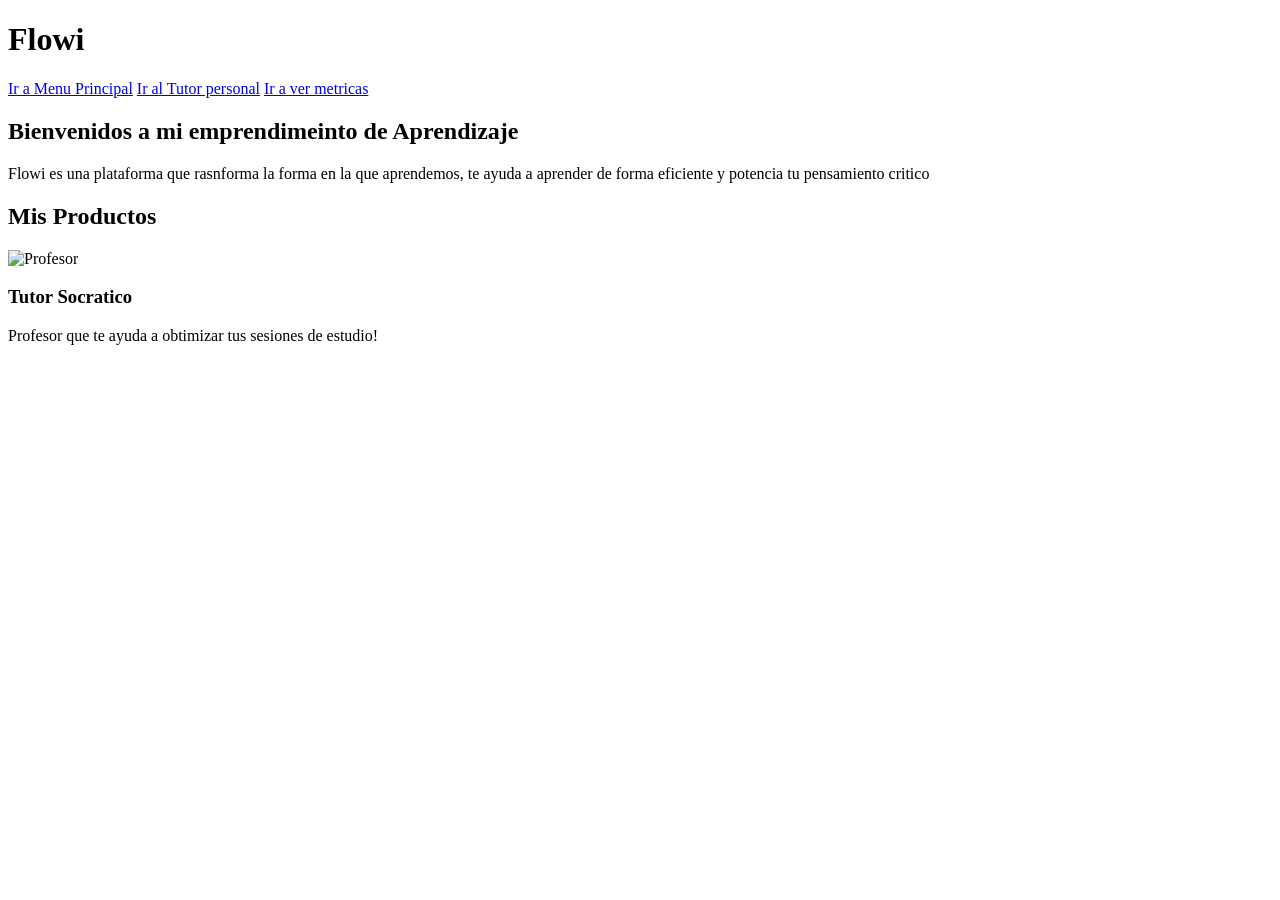
==== Frontend/index.html @ c8820158 "modifique html" ====
<!DOCTYPE html>
<html lang="es">

<head>
    <meta charset="UTF-8">
    <meta name="viewport" content="width=device-width, initial-scale=1.0">
    <title>Flowi</title>
</head>

<body>
    <header> <!-- Header: la parte superior de la pagina-->
        <h1>Flowi</h1>
        <nav>
            <a href="#Menu">Ir a Menu Principal</a>
            <a href="#horario">Ir al Tutor personal</a>
            <a href="#Avances">Ir a ver metricas</a>

        </nav>
    </header>
    <main> <!--Main: La parte donde se encuentra el contenido principal de la pagina-->
        <section id="hero"> <!--Seccion 1 (Hero): Bienvenida de la pagina-->
            <h2>Bienvenidos a mi emprendimeinto de Aprendizaje</h2>
            <p>Flowi es una plataforma que rasnforma la forma en la que aprendemos, te ayuda a aprender de forma
                eficiente y potencia tu pensamiento critico</p>
        </section>

        <!--Seccion 2 (Productos): Una seccion donde voy amostrar cuales son mis productos-->
        <section id="Herramientas">
            <h2>Mis Productos</h2>


            <article>
                <img src="https://encrypted-tbn0.gstatic.com/images?q=tbn:ANd9GcQL08JWIlM5DmXpS_SLt86g5nDuxnTv-ixF3pYoUnJLsA&s=10"
                    alt="Profesor">
                <h3>Tutor Socratico</h3>
                <p>Profesor que te ayuda a obtimizar tus sesiones de estudio!</p>

            </article>

        </section>

        <section>

        </section>


    </main>
</body>

</html>
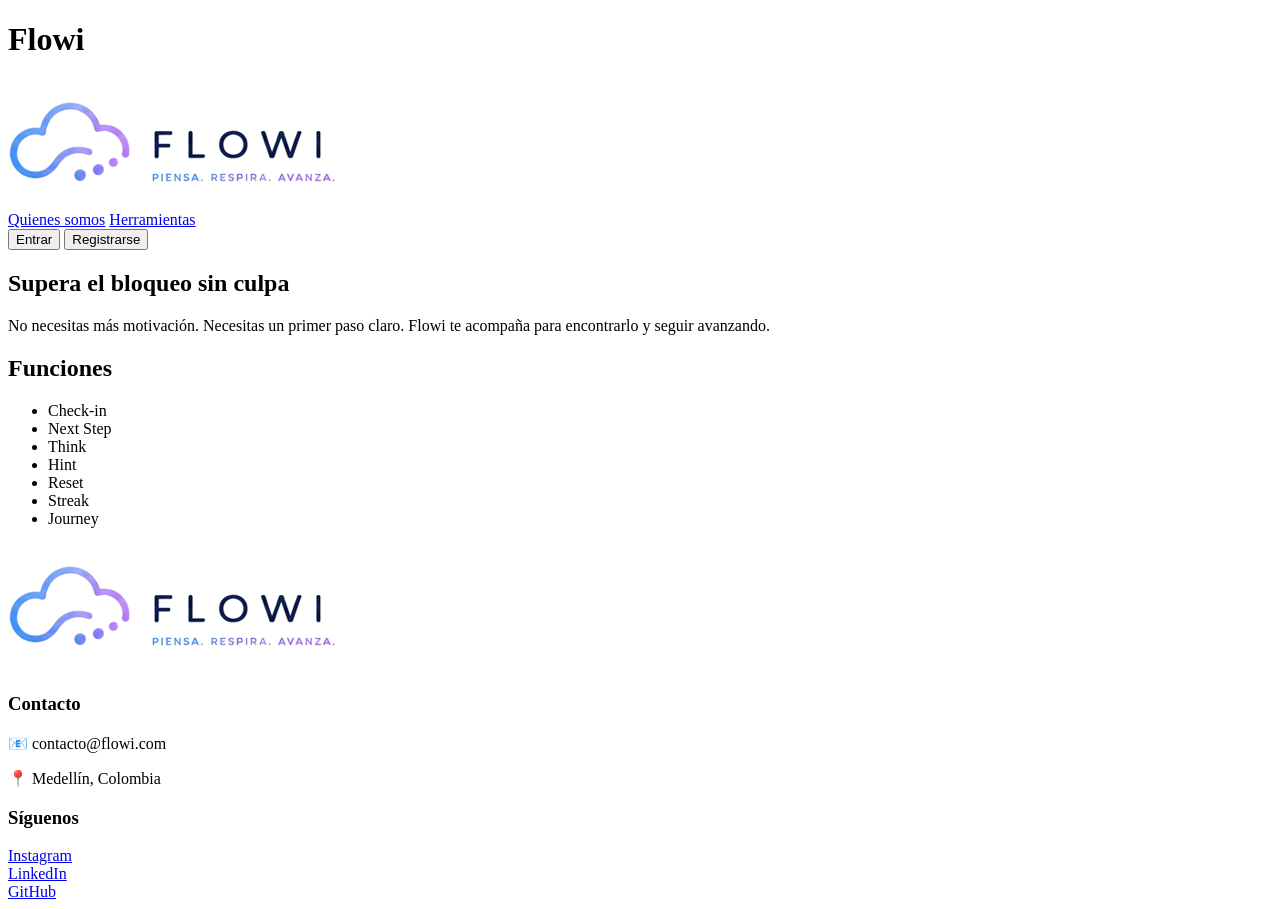
==== commit 81963634: "Actualización index del html" ====
--- a/Frontend/index.html
+++ b/Frontend/index.html
@@ -5,46 +5,70 @@
     <meta charset="UTF-8">
     <meta name="viewport" content="width=device-width, initial-scale=1.0">
     <title>Flowi</title>
+    <link rel="stylesheet" href="css/index.css">
 </head>
 
 <body>
-    <header> <!-- Header: la parte superior de la pagina-->
-        <h1>Flowi</h1>
-        <nav>
-            <a href="#Menu">Ir a Menu Principal</a>
-            <a href="#horario">Ir al Tutor personal</a>
-            <a href="#Avances">Ir a ver metricas</a>
+    <h1>Flowi</h1>
+    <header class="BarraDeNavegacion"> <!-- Header: la parte superior de la pagina-->
+        <div class="LogoFlowi">
+            <img src="img/LogoFlowi.png" alt="Logo Flowi">
+        </div>
+        <!--Menu Central-->
+        <nav class="MenuCentral">
+            <a href="ElMetodo.html" class="activo">Quienes somos</a>
+            <a href="Herramientas.html">Herramientas</a>
+        </nav>
+        <!--Botones de inicio-->
+        <div class="Acciones">
+            <button class=" btnSecundario">Entrar</button>
+            <button class=" btnPrimario">Registrarse</button>
+        </div>
+    </header>
 
-        </nav>
-    </header>
     <main> <!--Main: La parte donde se encuentra el contenido principal de la pagina-->
         <section id="hero"> <!--Seccion 1 (Hero): Bienvenida de la pagina-->
-            <h2>Bienvenidos a mi emprendimeinto de Aprendizaje</h2>
-            <p>Flowi es una plataforma que rasnforma la forma en la que aprendemos, te ayuda a aprender de forma
-                eficiente y potencia tu pensamiento critico</p>
+            <h2>Supera el bloqueo sin culpa</h2>
+            <p>No necesitas más motivación. Necesitas un primer paso claro. Flowi te acompaña para encontrarlo y seguir
+                avanzando.</p>
+
         </section>
 
         <!--Seccion 2 (Productos): Una seccion donde voy amostrar cuales son mis productos-->
         <section id="Herramientas">
-            <h2>Mis Productos</h2>
+            <h2>Funciones</h2>
+            <ul>
+                <li>Check-in</li>
+                <li>Next Step</li>
+                <li>Think</li>
+                <li>Hint</li>
+                <li>Reset</li>
+                <li>Streak</li>
+                <li>Journey</li>
+            </ul>
+        </section>
+    </main>
 
+    <footer class="FooterPrincipal">
+        <div class="FooterLogo">
+            <img src="img/LogoFlowi.png" alt="Logo Flowi">
+        </div>
 
-            <article>
-                <img src="https://encrypted-tbn0.gstatic.com/images?q=tbn:ANd9GcQL08JWIlM5DmXpS_SLt86g5nDuxnTv-ixF3pYoUnJLsA&s=10"
-                    alt="Profesor">
-                <h3>Tutor Socratico</h3>
-                <p>Profesor que te ayuda a obtimizar tus sesiones de estudio!</p>
+        <div class="FooterContacto">
+            <h3>Contacto</h3>
+            <p>📧 contacto@flowi.com</p>
+            <p>📍 Medellín, Colombia</p>
+        </div>
 
-            </article>
+        <div class="FooterEnlaces">
+            <h3>Síguenos</h3>
+            <a href="#">Instagram</a><br>
+            <a href="#">LinkedIn</a><br>
+            <a href="#">GitHub</a>
+        </div>
 
-        </section>
+    </footer>
 
-        <section>
-
-        </section>
-
-
-    </main>
 </body>
 
 </html>
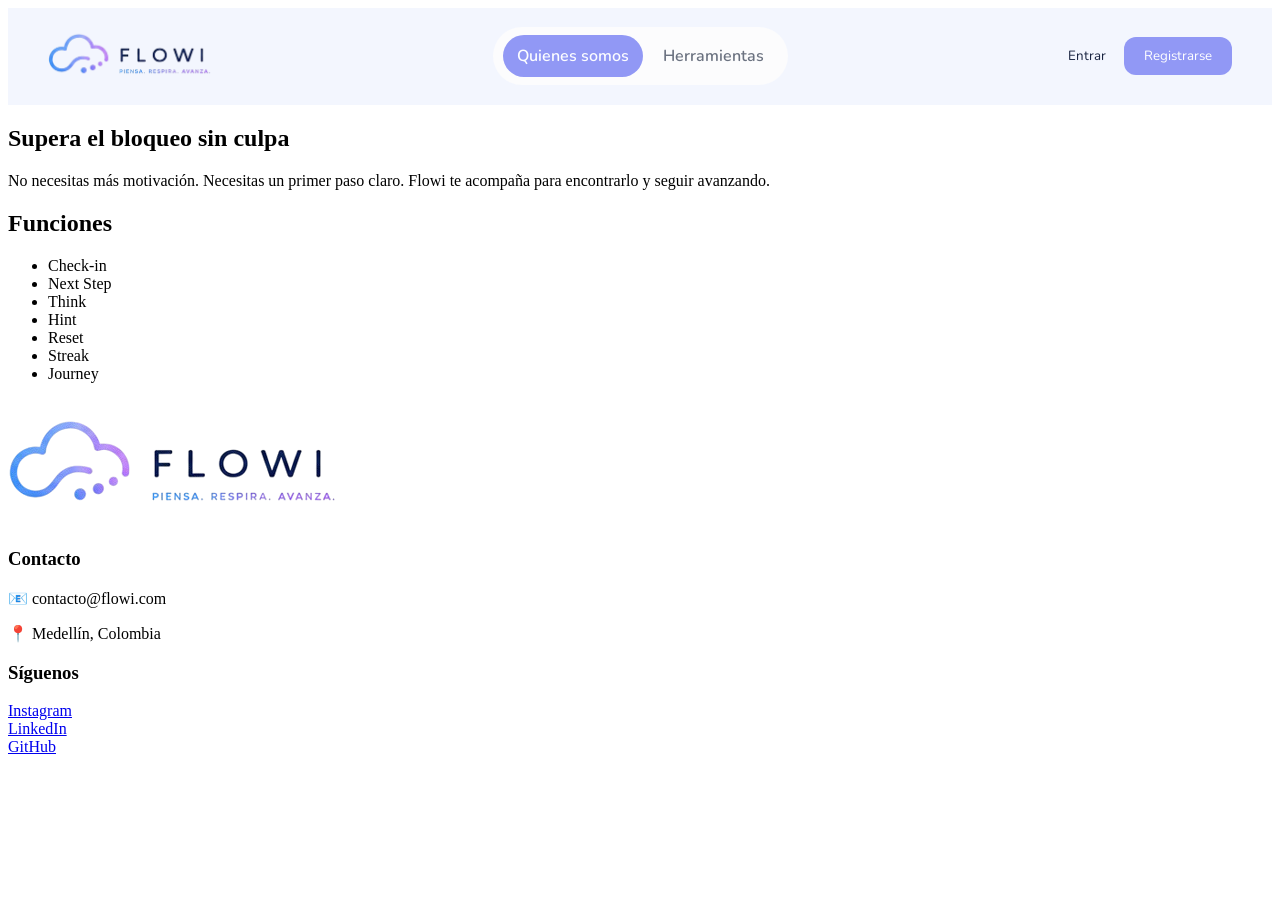
==== commit 14c41d48: "Modificación diseño del header en css" ====
--- a/Frontend/index.html
+++ b/Frontend/index.html
@@ -5,11 +5,14 @@
     <meta charset="UTF-8">
     <meta name="viewport" content="width=device-width, initial-scale=1.0">
     <title>Flowi</title>
-    <link rel="stylesheet" href="css/index.css">
+    <link rel="preconnect" href="https://fonts.googleapis.com">
+    <link rel="preconnect" href="https://fonts.gstatic.com" crossorigin>
+    <link href="https://fonts.googleapis.com/css2?family=Nunito:ital,wght@0,200..1000;1,200..1000&display=swap" rel="stylesheet">
+    <link rel="stylesheet" href="css/styles.css">
 </head>
 
 <body>
-    <h1>Flowi</h1>
+    
     <header class="BarraDeNavegacion"> <!-- Header: la parte superior de la pagina-->
         <div class="LogoFlowi">
             <img src="img/LogoFlowi.png" alt="Logo Flowi">
@@ -17,7 +20,7 @@
         <!--Menu Central-->
         <nav class="MenuCentral">
             <a href="ElMetodo.html" class="activo">Quienes somos</a>
-            <a href="Herramientas.html">Herramientas</a>
+            <a href="Herramientas.html"class="Herramientas">Herramientas</a>
         </nav>
         <!--Botones de inicio-->
         <div class="Acciones">
--- a/Frontend/css/styles.css
+++ b/Frontend/css/styles.css
@@ -0,0 +1,93 @@
+.BarraDeNavegacion {
+    display: flex;
+    align-items: center;
+    justify-content: flex-start;
+    flex-wrap: nowrap;
+    gap: 24px;
+    padding: 15px 40px;
+    background-color: #F3F6FE;
+    overflow-x: auto;
+}
+
+.LogoFlowi {
+    flex: 0 0 auto;
+}
+
+.LogoFlowi img {
+    width: 170px;
+    height: auto;
+}
+
+.MenuCentral {
+    display: flex;
+    align-items: center;
+    gap: 6px;
+    margin-left: auto;
+    margin-right: auto;
+    padding: 8px 10px;
+    background: #FCFCFD;
+    border-radius: 9999px;
+}
+
+.MenuCentral a {
+    display: inline-block;
+    padding: 10px 14px;
+    border-radius: 9999px;
+    text-decoration: none;
+    color: #FCFDFF;
+    font-weight: 600;
+    font-family: "Nunito", sans-serif;
+}
+
+.MenuCentral a.activo {
+    background: #9198F5;
+}
+
+.MenuCentral .Herramientas {
+
+    display: inline-block;
+    padding: 10px 14px;
+    border-radius: 9999px;
+    text-decoration: none;
+    color: #6B7280;
+    font-weight: 600;
+    font-family: "Nunito", sans-serif;
+}
+
+
+
+
+.Acciones {
+    display: flex;
+    align-items: center;
+    gap: 12px;
+    flex: 0 0 auto;
+}
+
+.btnSecundario {
+    background: transparent;
+    border: none;
+    color: #5B5B5B;
+    font-family: "Nunito", sans-serif;
+}
+
+.btnPrimario {
+    background: linear-gradient(to right, #6DB7F8, #9A7BFF);
+    color: white;
+    border: none;
+    padding: 10px 20px;
+    border-radius: 12px;
+    font-family: "Nunito", sans-serif;
+}
+
+.btnPrimario {
+    border: 0;
+    background: #9198F5;
+    color: #FFFFFF;
+}
+
+.btnSecundario {
+
+    color: #16213E;
+    font-family: "Nunito", sans-serif;
+}
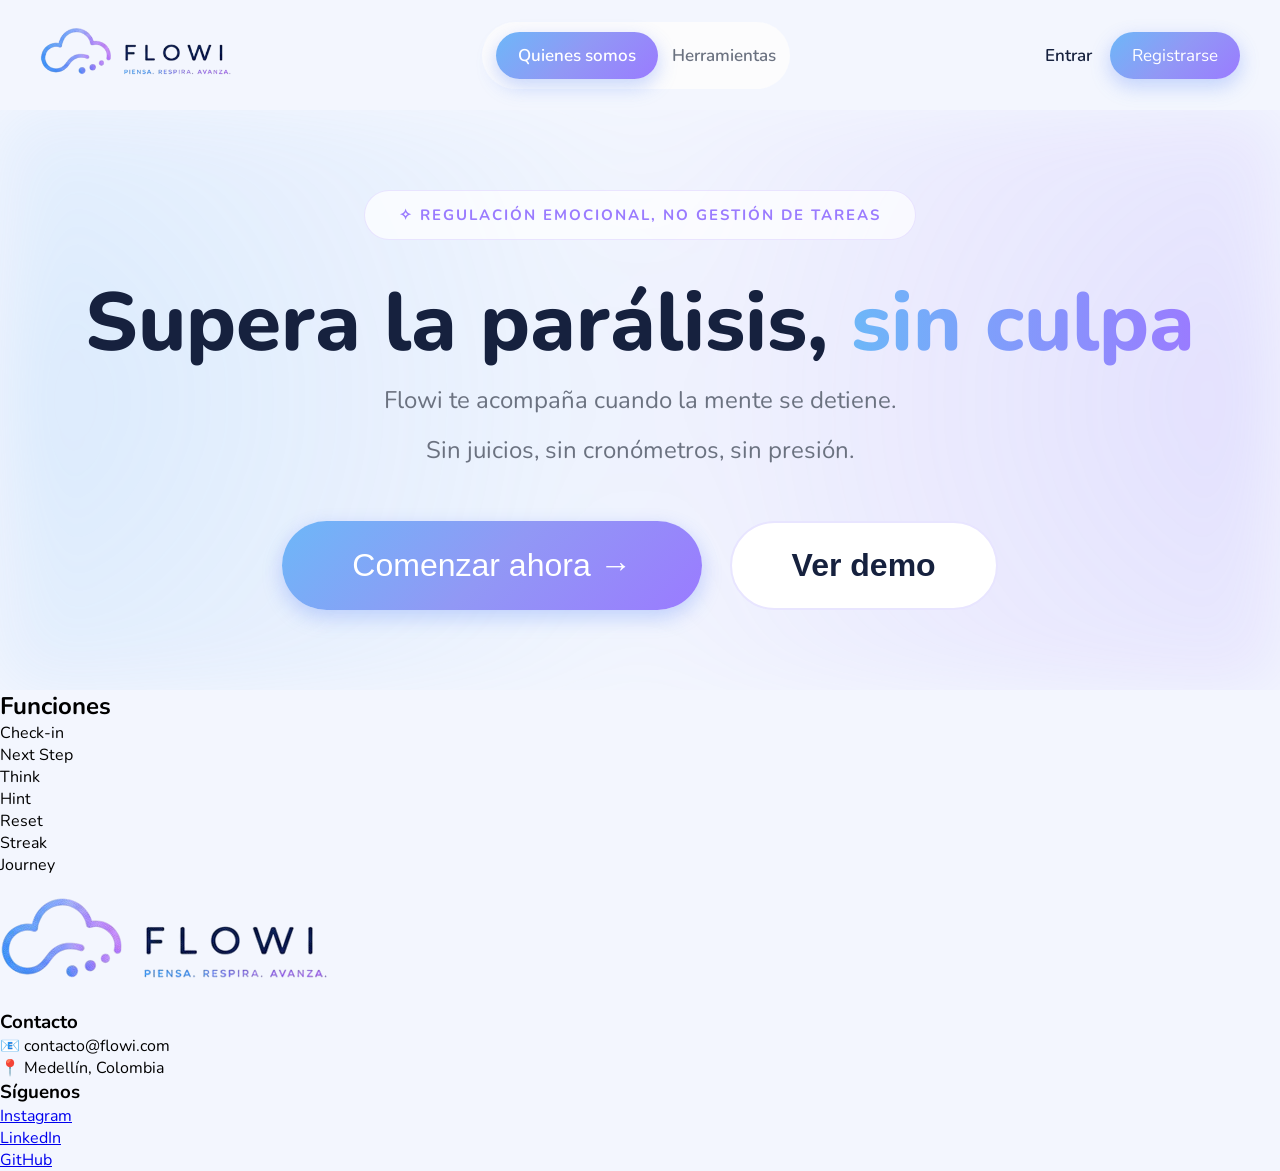
==== commit 87e252db: "Modificacion header, incluyendo movimeinto a los botones, y diseño de el hero de la pagina web" ====
--- a/Frontend/index.html
+++ b/Frontend/index.html
@@ -7,35 +7,64 @@
     <title>Flowi</title>
     <link rel="preconnect" href="https://fonts.googleapis.com">
     <link rel="preconnect" href="https://fonts.gstatic.com" crossorigin>
-    <link href="https://fonts.googleapis.com/css2?family=Nunito:ital,wght@0,200..1000;1,200..1000&display=swap" rel="stylesheet">
+    <link href="https://fonts.googleapis.com/css2?family=Nunito:ital,wght@0,200..1000;1,200..1000&display=swap"
+        rel="stylesheet">
     <link rel="stylesheet" href="css/styles.css">
 </head>
 
 <body>
-    
+
     <header class="BarraDeNavegacion"> <!-- Header: la parte superior de la pagina-->
         <div class="LogoFlowi">
             <img src="img/LogoFlowi.png" alt="Logo Flowi">
         </div>
         <!--Menu Central-->
         <nav class="MenuCentral">
-            <a href="ElMetodo.html" class="activo">Quienes somos</a>
-            <a href="Herramientas.html"class="Herramientas">Herramientas</a>
+            <a href="ElMetodo.html" class="enlaceFlowi botonFlowi botonPequeno">Quienes somos</a>
+            <a href="Herramientas.html" class="enlaceFlowi Herramientas">Herramientas</a>
         </nav>
         <!--Botones de inicio-->
         <div class="Acciones">
-            <button class=" btnSecundario">Entrar</button>
-            <button class=" btnPrimario">Registrarse</button>
+            <button class=" btnEntrar">Entrar</button>
+            <button class=" botonFlowi botonGrande">Registrarse</button>
         </div>
     </header>
 
     <main> <!--Main: La parte donde se encuentra el contenido principal de la pagina-->
-        <section id="hero"> <!--Seccion 1 (Hero): Bienvenida de la pagina-->
-            <h2>Supera el bloqueo sin culpa</h2>
-            <p>No necesitas más motivación. Necesitas un primer paso claro. Flowi te acompaña para encontrarlo y seguir
-                avanzando.</p>
+        <section class="Hero">
+
+            <div class="HeroEtiqueta">
+                ✧ REGULACIÓN EMOCIONAL, NO GESTIÓN DE TAREAS
+            </div>
+
+            <h1 class="HeroTitulo">
+                Supera la parálisis,
+                <span>sin culpa</span>
+            </h1>
+
+            <p class="HeroDescripcion">
+                Flowi te acompaña cuando la mente se detiene.
+            </p>
+
+            <p class="HeroDescripcion">
+                Sin juicios, sin cronómetros, sin presión.
+            </p>
+
+            <div class="HeroBotones">
+
+                <button class="botonFlowi botonHero">
+                    Comenzar ahora →
+                </button>
+
+                <button class="botonSecundario">
+                    Ver demo
+                </button>
+
+            </div>
 
         </section>
+
+
 
         <!--Seccion 2 (Productos): Una seccion donde voy amostrar cuales son mis productos-->
         <section id="Herramientas">
--- a/Frontend/css/styles.css
+++ b/Frontend/css/styles.css
@@ -1,93 +1,8 @@
-.BarraDeNavegacion {
-    display: flex;
-    align-items: center;
-    justify-content: flex-start;
-    flex-wrap: nowrap;
-    gap: 24px;
-    padding: 15px 40px;
-    background-color: #F3F6FE;
-    overflow-x: auto;
-}
+@import url("variables.css");
+@import url("reset.css");
+@import url("layout.css");
+@import url("components.css");
+@import url("hero.css");
+@import url("footer.css");
+@import url("responsive.css");
 
-.LogoFlowi {
-    flex: 0 0 auto;
-}
-
-.LogoFlowi img {
-    width: 170px;
-    height: auto;
-}
-
-.MenuCentral {
-    display: flex;
-    align-items: center;
-    gap: 6px;
-    margin-left: auto;
-    margin-right: auto;
-    padding: 8px 10px;
-    background: #FCFCFD;
-    border-radius: 9999px;
-}
-
-.MenuCentral a {
-    display: inline-block;
-    padding: 10px 14px;
-    border-radius: 9999px;
-    text-decoration: none;
-    color: #FCFDFF;
-    font-weight: 600;
-    font-family: "Nunito", sans-serif;
-}
-
-.MenuCentral a.activo {
-    background: #9198F5;
-}
-
-.MenuCentral .Herramientas {
-
-    display: inline-block;
-    padding: 10px 14px;
-    border-radius: 9999px;
-    text-decoration: none;
-    color: #6B7280;
-    font-weight: 600;
-    font-family: "Nunito", sans-serif;
-}
-
-
-
-
-.Acciones {
-    display: flex;
-    align-items: center;
-    gap: 12px;
-    flex: 0 0 auto;
-}
-
-.btnSecundario {
-    background: transparent;
-    border: none;
-    color: #5B5B5B;
-    font-family: "Nunito", sans-serif;
-}
-
-.btnPrimario {
-    background: linear-gradient(to right, #6DB7F8, #9A7BFF);
-    color: white;
-    border: none;
-    padding: 10px 20px;
-    border-radius: 12px;
-    font-family: "Nunito", sans-serif;
-}
-
-.btnPrimario {
-    border: 0;
-    background: #9198F5;
-    color: #FFFFFF;
-}
-
-.btnSecundario {
-
-    color: #16213E;
-    font-family: "Nunito", sans-serif;
-}
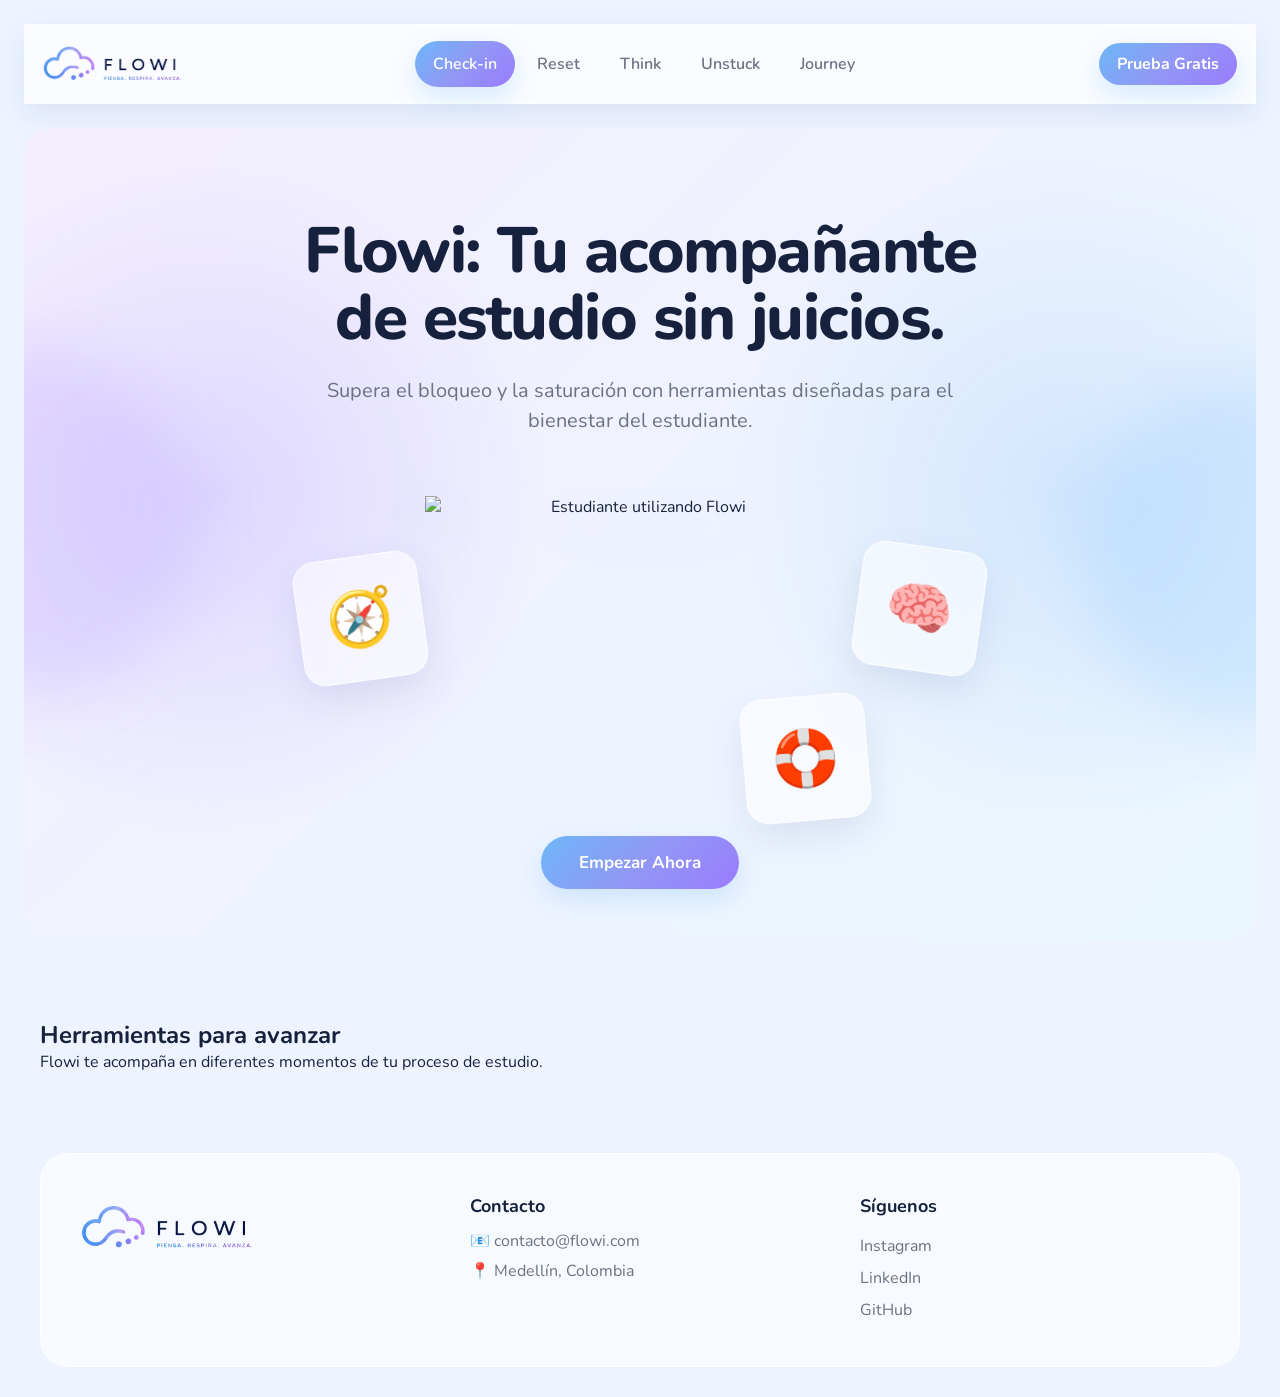
==== commit 6f08e381: "Nueva version del hero y header de flowi" ====
--- a/Frontend/index.html
+++ b/Frontend/index.html
@@ -2,105 +2,204 @@
 <html lang="es">
 
 <head>
+
     <meta charset="UTF-8">
     <meta name="viewport" content="width=device-width, initial-scale=1.0">
-    <title>Flowi</title>
+    <title>Flowi | Tu acompañante de estudio</title>
+    <!-- Links para el uso de la Fuente Nunito -->
     <link rel="preconnect" href="https://fonts.googleapis.com">
     <link rel="preconnect" href="https://fonts.gstatic.com" crossorigin>
-    <link href="https://fonts.googleapis.com/css2?family=Nunito:ital,wght@0,200..1000;1,200..1000&display=swap"
-        rel="stylesheet">
+
+    <link
+        href="https://fonts.googleapis.com/css2?family=Nunito:ital,wght@0,200..1000;1,200..1000&display=swap"
+        rel="stylesheet"
+    >
+
+    <!-- CSS principal -->
     <link rel="stylesheet" href="css/styles.css">
+
 </head>
 
+
 <body>
 
-    <header class="BarraDeNavegacion"> <!-- Header: la parte superior de la pagina-->
+    <!-- Header -->
+    <header class="BarraDeNavegacion glass">
+        <!-- Logo -->
         <div class="LogoFlowi">
-            <img src="img/LogoFlowi.png" alt="Logo Flowi">
-        </div>
-        <!--Menu Central-->
+            <img
+                src="img/LogoFlowi.png"
+                alt="Logo Flowi"
+            >
+
+        </div>
+
+        <!-- Menú -->
         <nav class="MenuCentral">
-            <a href="ElMetodo.html" class="enlaceFlowi botonFlowi botonPequeno">Quienes somos</a>
-            <a href="Herramientas.html" class="enlaceFlowi Herramientas">Herramientas</a>
+            <a
+                href="#"
+                class="enlaceFlowi enlaceActivo"
+            >
+                Check-in
+            </a>
+
+            <a
+                href="#"
+                class="enlaceFlowi"
+            >
+                Reset
+            </a>
+
+            <a
+                href="#"
+                class="enlaceFlowi"
+            >
+                Think
+            </a>
+
+            <a
+                href="#"
+                class="enlaceFlowi"
+            >
+                Unstuck
+            </a>
+
+            <a
+                href="#"
+                class="enlaceFlowi"
+            >
+                Journey
+            </a>
         </nav>
-        <!--Botones de inicio-->
+
+
+        <!-- Botón -->
         <div class="Acciones">
-            <button class=" btnEntrar">Entrar</button>
-            <button class=" botonFlowi botonGrande">Registrarse</button>
-        </div>
+            <button class="botonFlowi botonPequeno">
+                Prueba Gratis
+            </button>
+        </div>
+
     </header>
 
-    <main> <!--Main: La parte donde se encuentra el contenido principal de la pagina-->
+
+
+    <main>
+        <!-- HERO -->
+
         <section class="Hero">
-
-            <div class="HeroEtiqueta">
-                ✧ REGULACIÓN EMOCIONAL, NO GESTIÓN DE TAREAS
+            <div class="HeroContenido">
+                <h1 class="HeroTitulo">
+                    Flowi: Tu acompañante
+                    <br>
+                    de estudio sin juicios.
+                </h1>
+
+
+                <p class="HeroDescripcion">
+                    Supera el bloqueo y la saturación
+                    con herramientas diseñadas para
+                    el bienestar del estudiante.
+                </p>
             </div>
 
-            <h1 class="HeroTitulo">
-                Supera la parálisis,
-                <span>sin culpa</span>
-            </h1>
-
-            <p class="HeroDescripcion">
-                Flowi te acompaña cuando la mente se detiene.
+
+
+            <!-- Elementos visuales -->
+            <div class="HeroVisual">
+
+                <!-- Tarjeta 1 -->
+                <div class="TarjetaHerramienta">
+                    🧭
+                </div>
+
+
+                <!-- Tarjeta 2 -->
+                <div class="TarjetaHerramienta">
+                    🧠
+                </div>
+
+
+                <!-- Tarjeta 3 -->
+                <div class="TarjetaHerramienta">
+                    🛟
+                </div>
+
+
+                <!-- Imagen principal -->
+                <div class="IlustracionEstudiante">
+                    <img
+                        src="img/hero-estudiante.png"
+                        alt="Estudiante utilizando Flowi"
+                    >
+                </div>
+            </div>
+
+
+
+            <!-- CTA -->
+            <button class="botonFlowi botonHero">
+                Empezar Ahora
+            </button>
+        </section>
+
+
+
+        <!-- FUNCIONES -->
+
+        <section
+            class="Funciones"
+            id="Funciones"
+        >
+            <h2>
+                Herramientas para avanzar
+            </h2>
+            <p>
+                Flowi te acompaña en diferentes momentos
+                de tu proceso de estudio.
             </p>
-
-            <p class="HeroDescripcion">
-                Sin juicios, sin cronómetros, sin presión.
-            </p>
-
-            <div class="HeroBotones">
-
-                <button class="botonFlowi botonHero">
-                    Comenzar ahora →
-                </button>
-
-                <button class="botonSecundario">
-                    Ver demo
-                </button>
-
-            </div>
-
-        </section>
-
-
-
-        <!--Seccion 2 (Productos): Una seccion donde voy amostrar cuales son mis productos-->
-        <section id="Herramientas">
-            <h2>Funciones</h2>
-            <ul>
-                <li>Check-in</li>
-                <li>Next Step</li>
-                <li>Think</li>
-                <li>Hint</li>
-                <li>Reset</li>
-                <li>Streak</li>
-                <li>Journey</li>
-            </ul>
         </section>
     </main>
 
+
+    <!-- FOOTER -->
+
     <footer class="FooterPrincipal">
         <div class="FooterLogo">
-            <img src="img/LogoFlowi.png" alt="Logo Flowi">
-        </div>
+            <img
+                src="img/LogoFlowi.png"
+                alt="Logo Flowi"
+            >
+        </div>
+
 
         <div class="FooterContacto">
             <h3>Contacto</h3>
-            <p>📧 contacto@flowi.com</p>
-            <p>📍 Medellín, Colombia</p>
-        </div>
+            <p>
+                📧 contacto@flowi.com
+            </p>
+            <p>
+                📍 Medellín, Colombia
+            </p>
+        </div>
+
 
         <div class="FooterEnlaces">
+
             <h3>Síguenos</h3>
-            <a href="#">Instagram</a><br>
-            <a href="#">LinkedIn</a><br>
-            <a href="#">GitHub</a>
-        </div>
-
+            <a href="#">
+                Instagram
+            </a>
+            <br>
+            <a href="#">
+                LinkedIn
+            </a>
+            <br>
+            <a href="#">
+                GitHub
+            </a>
+        </div>
     </footer>
 
 </body>
-
 </html>
--- a/Frontend/css/styles.css
+++ b/Frontend/css/styles.css
@@ -4,5 +4,4 @@
 @import url("components.css");
 @import url("hero.css");
 @import url("footer.css");
-@import url("responsive.css");
-
+@import url("responsive.css");
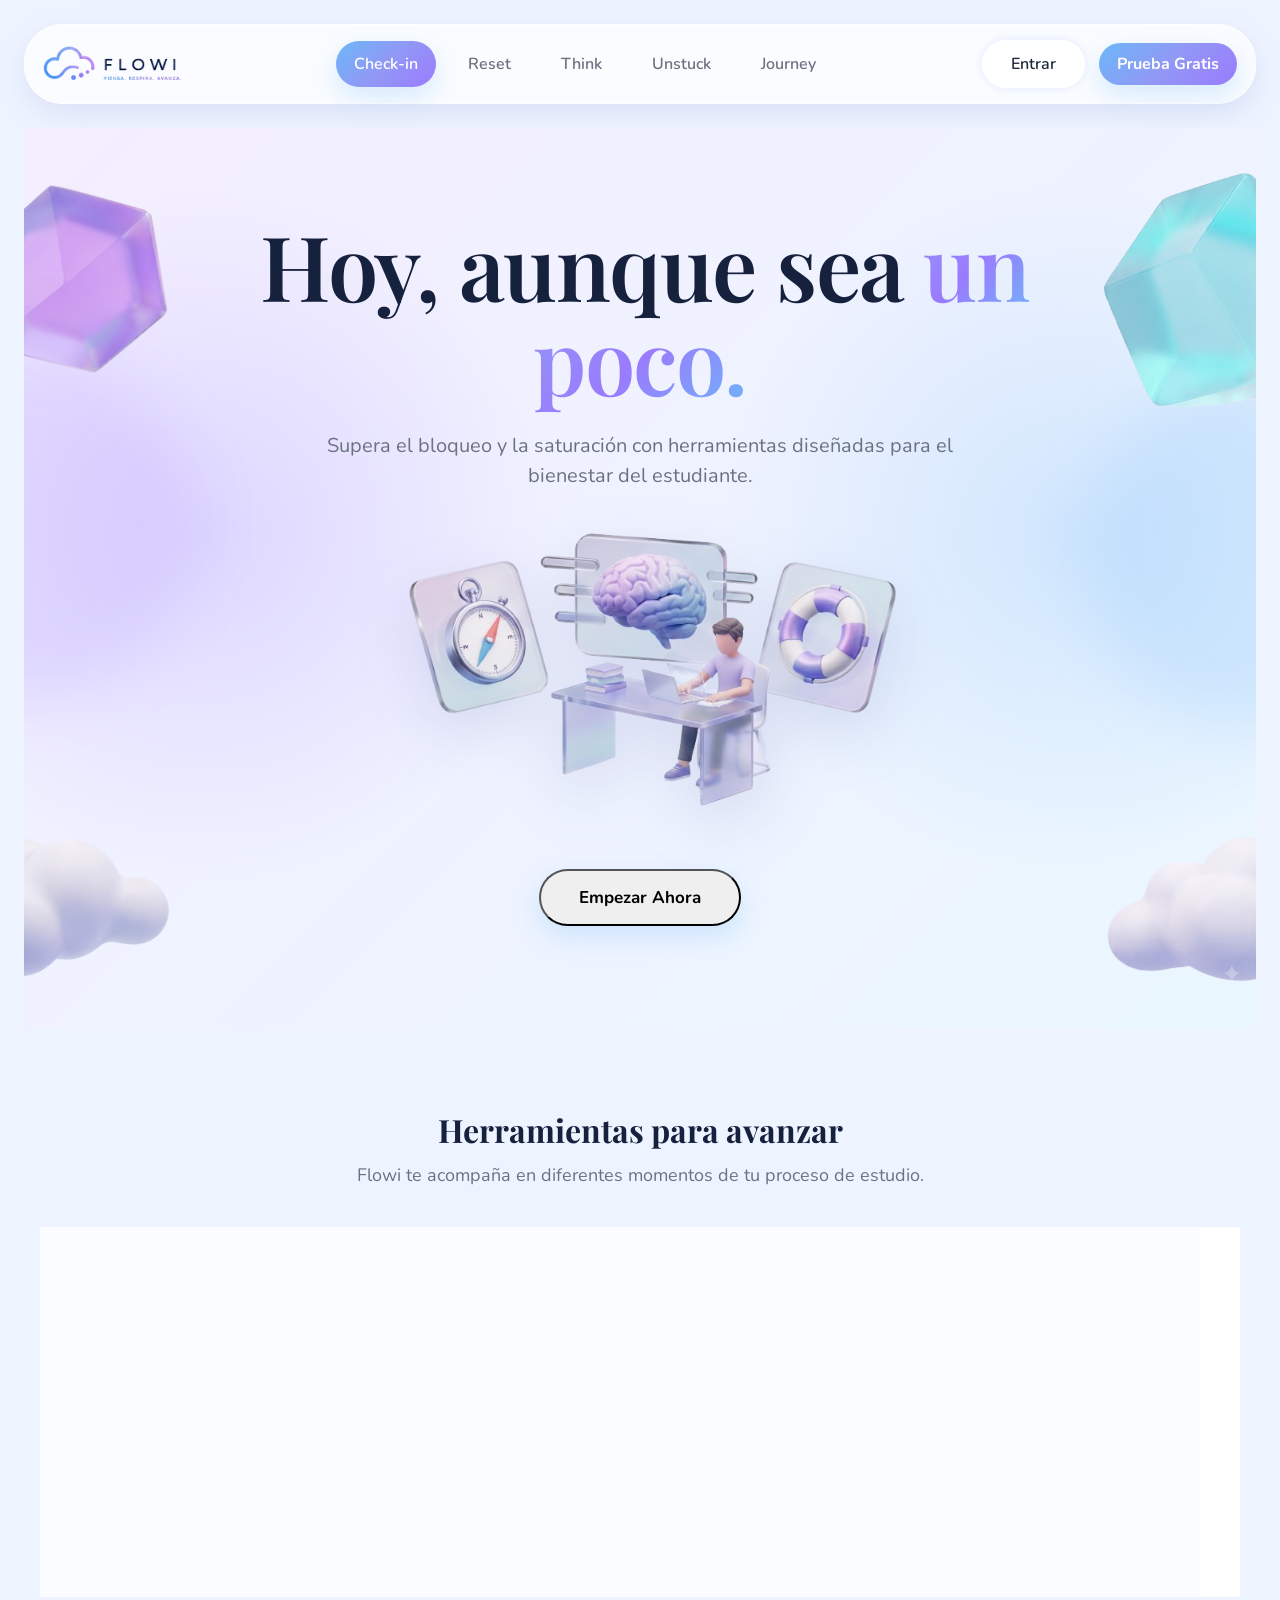
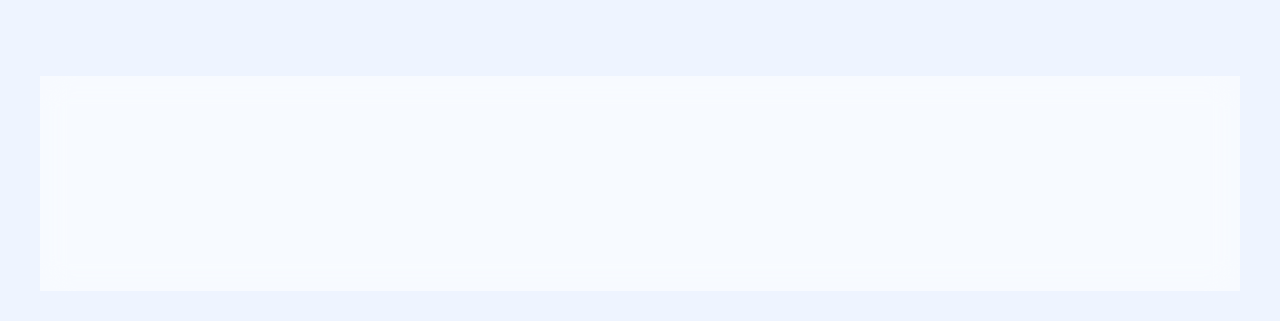
==== commit 66e99901: "Cambio de diseño, hero de la pagina, se incluyo elementos graficos, y se comenzo a crear un efecto s" ====
--- a/Frontend/index.html
+++ b/Frontend/index.html
@@ -9,92 +9,57 @@
     <!-- Links para el uso de la Fuente Nunito -->
     <link rel="preconnect" href="https://fonts.googleapis.com">
     <link rel="preconnect" href="https://fonts.gstatic.com" crossorigin>
-
-    <link
-        href="https://fonts.googleapis.com/css2?family=Nunito:ital,wght@0,200..1000;1,200..1000&display=swap"
-        rel="stylesheet"
-    >
+    <link href="https://fonts.googleapis.com/css2?family=Nunito:ital,wght@0,200..1000;1,200..1000&display=swap"
+        rel="stylesheet">
+    <link rel="preconnect" href="https://fonts.googleapis.com">
+    <link rel="preconnect" href="https://fonts.gstatic.com" crossorigin>
+    <link href="https://fonts.googleapis.com/css2?family=Playfair+Display:ital,wght@0,400..900;1,400..900&display=swap"
+        rel="stylesheet">
 
     <!-- CSS principal -->
     <link rel="stylesheet" href="css/styles.css">
 
 </head>
-
-
 <body>
 
     <!-- Header -->
     <header class="BarraDeNavegacion glass">
         <!-- Logo -->
         <div class="LogoFlowi">
-            <img
-                src="img/LogoFlowi.png"
-                alt="Logo Flowi"
-            >
-
+            <img src="img/LogoFlowi.png" alt="Logo Flowi">
         </div>
 
         <!-- Menú -->
         <nav class="MenuCentral">
-            <a
-                href="#"
-                class="enlaceFlowi enlaceActivo"
-            >
-                Check-in
-            </a>
-
-            <a
-                href="#"
-                class="enlaceFlowi"
-            >
-                Reset
-            </a>
-
-            <a
-                href="#"
-                class="enlaceFlowi"
-            >
-                Think
-            </a>
-
-            <a
-                href="#"
-                class="enlaceFlowi"
-            >
-                Unstuck
-            </a>
-
-            <a
-                href="#"
-                class="enlaceFlowi"
-            >
-                Journey
-            </a>
+            <a href="#" class="enlaceFlowi enlaceActivo">Check-in</a>
+            <a href="#" class="enlaceFlowi">Reset</a>
+            <a href="#" class="enlaceFlowi">Think</a>
+            <a href="#" class="enlaceFlowi">Unstuck</a>
+            <a href="#" class="enlaceFlowi">Journey</a>
         </nav>
-
 
         <!-- Botón -->
         <div class="Acciones">
-            <button class="botonFlowi botonPequeno">
-                Prueba Gratis
-            </button>
+            <button class="botonFlowi boton1">Prueba Gratis</button>
+            <button class="botonFlowi boton2">Entrar</button>
         </div>
-
     </header>
 
 
+    <!-- HERO -->
+    <main>
+        <section class="Hero">
+            <img src="img/romboMorado.png" class="HeroDecoracion decor-arriba-izq" alt="" aria-hidden="true">
+            <img src="img/nubeizq.png" class="HeroDecoracion decor-abajo-izq" alt="" aria-hidden="true">
+            <img src="img/cuboazul.png" class="HeroDecoracion decor-arriba-der" alt="" aria-hidden="true">
+            <img src="img/nubeder.png" class="HeroDecoracion decor-abajo-der" alt="" aria-hidden="true">
 
-    <main>
-        <!-- HERO -->
-
-        <section class="Hero">
             <div class="HeroContenido">
                 <h1 class="HeroTitulo">
-                    Flowi: Tu acompañante
+                    <span class="linea-1">Hoy, aunque sea <span class="texto-destacado">un</span></span>
                     <br>
-                    de estudio sin juicios.
+                    <span class="texto-destacado">poco.</span>
                 </h1>
-
 
                 <p class="HeroDescripcion">
                     Supera el bloqueo y la saturación
@@ -103,39 +68,11 @@
                 </p>
             </div>
 
-
-
-            <!-- Elementos visuales -->
-            <div class="HeroVisual">
-
-                <!-- Tarjeta 1 -->
-                <div class="TarjetaHerramienta">
-                    🧭
-                </div>
-
-
-                <!-- Tarjeta 2 -->
-                <div class="TarjetaHerramienta">
-                    🧠
-                </div>
-
-
-                <!-- Tarjeta 3 -->
-                <div class="TarjetaHerramienta">
-                    🛟
-                </div>
-
-
-                <!-- Imagen principal -->
-                <div class="IlustracionEstudiante">
-                    <img
-                        src="img/hero-estudiante.png"
-                        alt="Estudiante utilizando Flowi"
-                    >
-                </div>
+            <!-- Imagen principal -->
+            <div class="IlustracionEstudiante">
+                <img src="img/animacionflowii.png" alt="Estudiante utilizando Flowi">
             </div>
-
-
+            </div>
 
             <!-- CTA -->
             <button class="botonFlowi botonHero">
@@ -144,60 +81,64 @@
         </section>
 
 
+        <!-- FUNCIONES -->
+        <section class="Funciones" id="Funciones">
+            <div class="EncabezadoFunciones">
+                <h2>Herramientas para avanzar</h2>
+                <p>Flowi te acompaña en diferentes momentos de tu proceso de estudio.</p>
+            </div>
 
-        <!-- FUNCIONES -->
+            <!-- CONTENEDOR DEL CARRUSEL -->
+            <div class="carrusel-funciones">
 
-        <section
-            class="Funciones"
-            id="Funciones"
-        >
-            <h2>
-                Herramientas para avanzar
-            </h2>
-            <p>
-                Flowi te acompaña en diferentes momentos
-                de tu proceso de estudio.
-            </p>
+                <!-- TARJETA 1: Reset -->
+                <article class="tarjeta-funcion">
+                    <div class="contenido-texto">
+                        <h3>Reset <img src="img/icono-hoja.png" alt="hoja" class="icono-titulo"></h3>
+                        <span class="etiqueta-funcion">Piensa. Respira. Avanza.</span>
+                        <p>Un espacio breve de respiración guiada y cambio de perspectiva. Para antes de empezar o cuando hay saturación. El único espacio verde de Flowi – con propósito.</p>
+                    </div>
+                    <div class="contenido-imagen">
+                        <img src="img/arbol-burbuja.png" alt="Árbol morado en burbuja de cristal">
+                    </div>
+                </article>
+
+                <!-- TARJETA 2: Think (Ejemplo de segunda tarjeta) -->
+                <article class="tarjeta-funcion">
+                    <div class="contenido-texto">
+                        <h3>Think <img src="img/icono-cerebro.png" alt="cerebro" class="icono-titulo"></h3>
+                        <span class="etiqueta-funcion">Enfoca tu mente.</span>
+                        <p>Herramientas de concentración profunda para esos momentos donde necesitas máxima productividad y cero distracciones.</p>
+                    </div>
+                    <div class="contenido-imagen">
+                        <img src="img/cerebro-burbuja.png" alt="Cerebro en burbuja">
+                    </div>
+                </article>
+
+            </div>
         </section>
     </main>
 
 
     <!-- FOOTER -->
-
     <footer class="FooterPrincipal">
         <div class="FooterLogo">
-            <img
-                src="img/LogoFlowi.png"
-                alt="Logo Flowi"
-            >
+            <img src="img/LogoFlowi.png" alt="Logo Flowi">
         </div>
-
 
         <div class="FooterContacto">
             <h3>Contacto</h3>
-            <p>
-                📧 contacto@flowi.com
-            </p>
-            <p>
-                📍 Medellín, Colombia
-            </p>
+            <p>📧 contacto@flowi.com</p>
+            <p> Medellín, Colombia</p>
         </div>
 
-
         <div class="FooterEnlaces">
-
             <h3>Síguenos</h3>
-            <a href="#">
-                Instagram
-            </a>
+            <a href="#">Instagram</a>
             <br>
-            <a href="#">
-                LinkedIn
-            </a>
+            <a href="#">LinkedIn</a>
             <br>
-            <a href="#">
-                GitHub
-            </a>
+            <a href="#">GitHub</a>
         </div>
     </footer>
 
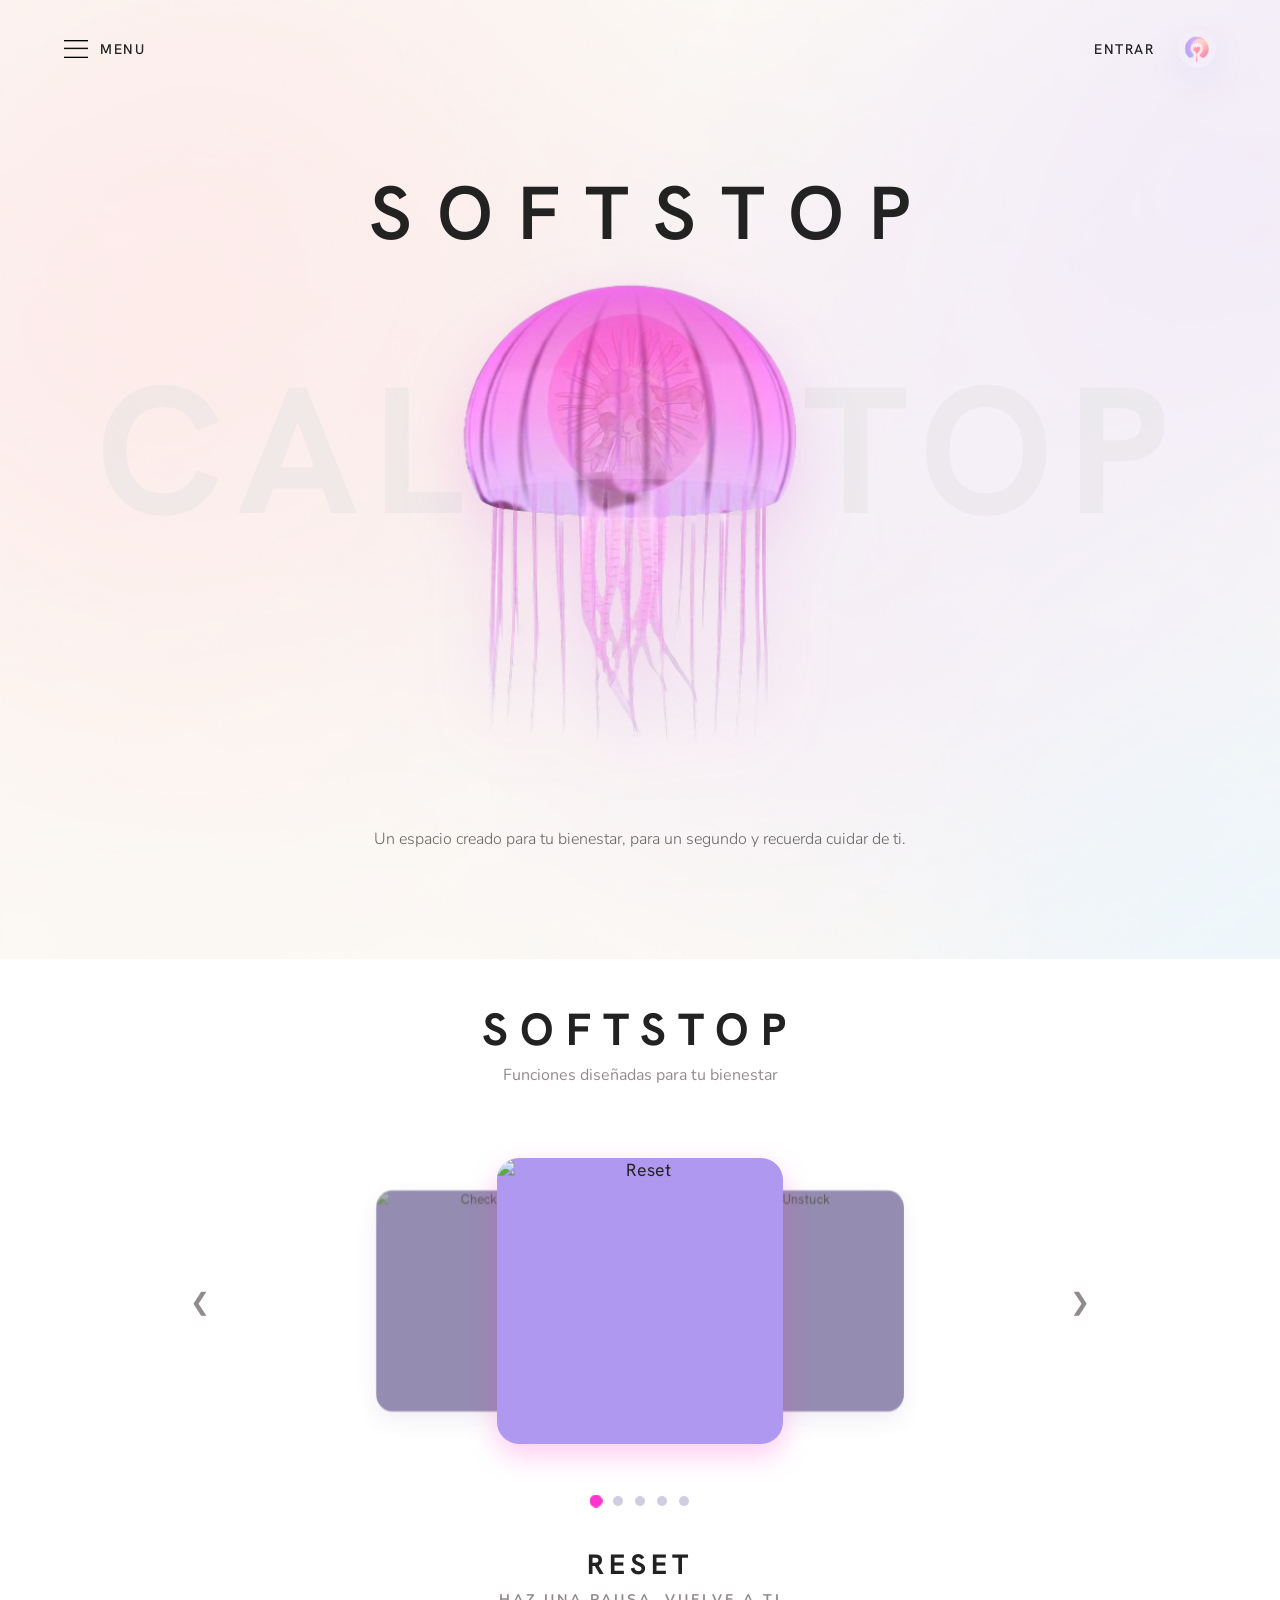
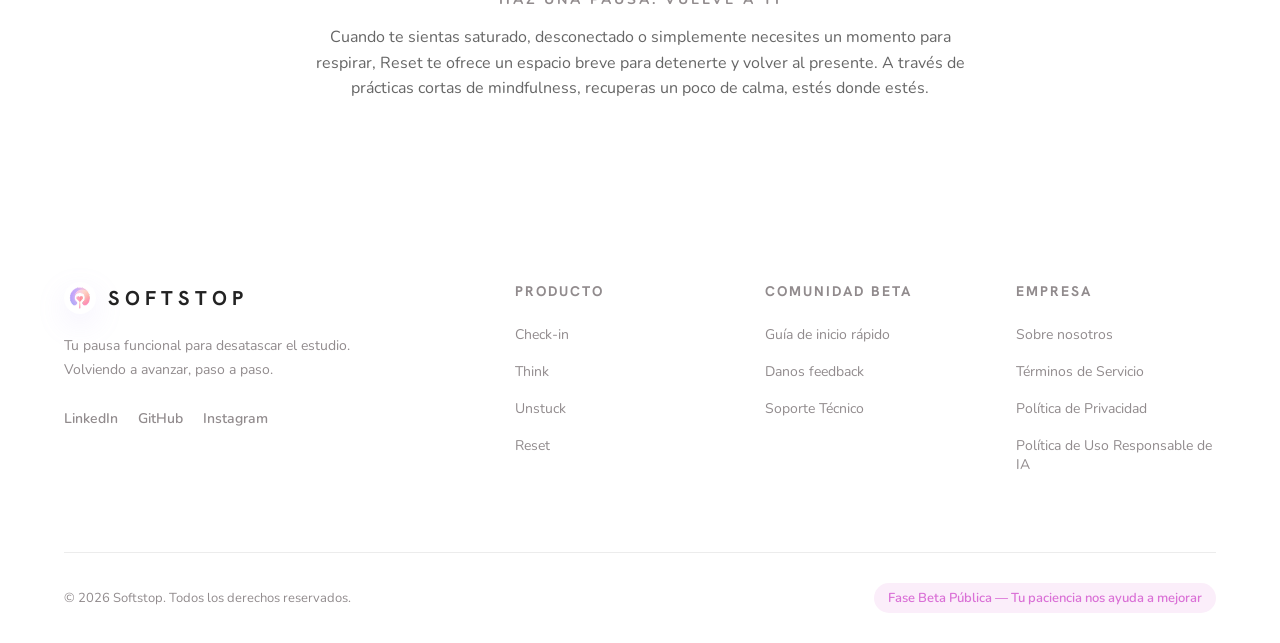
==== commit 733b175c: "Cambio total de interfaz y se diseño el header y el hero y una parte de la descripción de las funcio" ====
--- a/Frontend/index.html
+++ b/Frontend/index.html
@@ -2,145 +2,169 @@
 <html lang="es">
 
 <head>
-
     <meta charset="UTF-8">
     <meta name="viewport" content="width=device-width, initial-scale=1.0">
-    <title>Flowi | Tu acompañante de estudio</title>
-    <!-- Links para el uso de la Fuente Nunito -->
+    <title>Soft Stop | Tu espacio de bienestar</title> 
+    
+    <!-- Tipografías -->
     <link rel="preconnect" href="https://fonts.googleapis.com">
     <link rel="preconnect" href="https://fonts.gstatic.com" crossorigin>
-    <link href="https://fonts.googleapis.com/css2?family=Nunito:ital,wght@0,200..1000;1,200..1000&display=swap"
-        rel="stylesheet">
-    <link rel="preconnect" href="https://fonts.googleapis.com">
-    <link rel="preconnect" href="https://fonts.gstatic.com" crossorigin>
-    <link href="https://fonts.googleapis.com/css2?family=Playfair+Display:ital,wght@0,400..900;1,400..900&display=swap"
-        rel="stylesheet">
+    <link href="https://fonts.googleapis.com/css2?family=Hanken+Grotesk:ital,wght@0,100..900;1,100..900&display=swap" rel="stylesheet">
+    <link href="https://fonts.googleapis.com/css2?family=Nunito:ital,wght@0,200..1000;1,200..1000&display=swap" rel="stylesheet">
 
     <!-- CSS principal -->
     <link rel="stylesheet" href="css/styles.css">
+</head>
 
-</head>
 <body>
 
-    <!-- Header -->
-    <header class="BarraDeNavegacion glass">
-        <!-- Logo -->
-        <div class="LogoFlowi">
-            <img src="img/LogoFlowi.png" alt="Logo Flowi">
-        </div>
+    <!-- HEADER-->
+    <header class="EncabezadoSoft">
+        <!-- Izquierda: Menú Hamburguesa -->
+        <button class="MenuHamburguesa">
+            <img src="img/menu.png" alt="Menú" class="icono-menu">
+            <span>MENU</span>
+        </button>
 
-        <!-- Menú -->
-        <nav class="MenuCentral">
-            <a href="#" class="enlaceFlowi enlaceActivo">Check-in</a>
-            <a href="#" class="enlaceFlowi">Reset</a>
-            <a href="#" class="enlaceFlowi">Think</a>
-            <a href="#" class="enlaceFlowi">Unstuck</a>
-            <a href="#" class="enlaceFlowi">Journey</a>
-        </nav>
-
-        <!-- Botón -->
-        <div class="Acciones">
-            <button class="botonFlowi boton1">Prueba Gratis</button>
-            <button class="botonFlowi boton2">Entrar</button>
+        <!-- Derecha: Entrar y Logo -->
+        <div class="AccionesUsuario">
+            <a href="#" class="enlaceEntrar">ENTRAR</a>
+            <div class="LogoSoftStop">
+                <img src="img/Logo.png" alt="Logo Soft Stop">
+            </div>
         </div>
     </header>
 
 
-    <!-- HERO -->
+    <!--HERO (Sección Principal)-->
     <main>
-        <section class="Hero">
-            <img src="img/romboMorado.png" class="HeroDecoracion decor-arriba-izq" alt="" aria-hidden="true">
-            <img src="img/nubeizq.png" class="HeroDecoracion decor-abajo-izq" alt="" aria-hidden="true">
-            <img src="img/cuboazul.png" class="HeroDecoracion decor-arriba-der" alt="" aria-hidden="true">
-            <img src="img/nubeder.png" class="HeroDecoracion decor-abajo-der" alt="" aria-hidden="true">
+        <section class="HeroPrincipal">
+            
+            <!-- Textos fantasma de fondo -->
+            <div class="FondoTexto" aria-hidden="true">
+                <span class="TextoCalm">CALM</span>
+                <span class="TextoStop">STOP</span>
+            </div>
 
-            <div class="HeroContenido">
-                <h1 class="HeroTitulo">
-                    <span class="linea-1">Hoy, aunque sea <span class="texto-destacado">un</span></span>
-                    <br>
-                    <span class="texto-destacado">poco.</span>
-                </h1>
+            <!-- Titlo Central SoftStop -->
+            <div class="ContenidoCentral">
+                <h1 class="TituloPrincipal">SOFTSTOP</h1>
+                
+                <!-- Imagen de la Medusa -->
+                <div class="ContenedorMedusa">
+                    <img src="img/medusa.png" alt="Ilustración de medusa translúcida" class="ImagenMedusa">
+                </div>
+            </div>
 
-                <p class="HeroDescripcion">
-                    Supera el bloqueo y la saturación
-                    con herramientas diseñadas para
-                    el bienestar del estudiante.
+            <!-- Subtítulo inferior -->
+            <div class="ContenedorSubtitulo">
+                <p class="SubtituloHero">
+                    Un espacio creado para tu bienestar, para un segundo y recuerda cuidar de ti.
                 </p>
             </div>
 
-            <!-- Imagen principal -->
-            <div class="IlustracionEstudiante">
-                <img src="img/animacionflowii.png" alt="Estudiante utilizando Flowi">
-            </div>
+        </section>
+
+        <!-- SECCIÓN FUNCIONES y Carrusel -->
+        <section class="SeccionFunciones" id="funciones">
+            
+            <div class="EncabezadoFunciones">
+                <h2>SOFTSTOP</h2>
+                <p>Funciones diseñadas para tu bienestar</p>
             </div>
 
-            <!-- CTA -->
-            <button class="botonFlowi botonHero">
-                Empezar Ahora
-            </button>
-        </section>
+            <!-- Pista del Carrusel -->
+            <div class="ContenedorCarrusel">
+                <button class="BtnCarrusel BtnPrev" aria-label="Anterior">❮</button>
 
+                <div class="PistaCarrusel">
+                    <!-- Imagenes carrusel. -->
+                    <div class="TarjetaCarrusel" data-index="0"><img src="img/placeholder1.jpg" alt="Reset"></div>
+                    <div class="TarjetaCarrusel" data-index="1"><img src="img/placeholder2.jpg" alt="Unstuck"></div>
+                    <div class="TarjetaCarrusel" data-index="2"><img src="img/placeholder3.jpg" alt="Think"></div>
+                    <div class="TarjetaCarrusel" data-index="3"><img src="img/placeholder4.jpg" alt="Journey"></div>
+                    <div class="TarjetaCarrusel" data-index="4"><img src="img/placeholder5.jpg" alt="Check-in"></div>
+                </div>
 
-        <!-- FUNCIONES -->
-        <section class="Funciones" id="Funciones">
-            <div class="EncabezadoFunciones">
-                <h2>Herramientas para avanzar</h2>
-                <p>Flowi te acompaña en diferentes momentos de tu proceso de estudio.</p>
+                <button class="BtnCarrusel BtnNext" aria-label="Siguiente">❯</button>
             </div>
 
-            <!-- CONTENEDOR DEL CARRUSEL -->
-            <div class="carrusel-funciones">
+            <!-- Puntos de navegación -->
+            <div class="IndicadoresCarrusel">
+                <span class="Punto" data-index="0"></span>
+                <span class="Punto" data-index="1"></span>
+                <span class="Punto" data-index="2"></span>
+                <span class="Punto" data-index="3"></span>
+                <span class="Punto" data-index="4"></span>
+            </div>
 
-                <!-- TARJETA 1: Reset -->
-                <article class="tarjeta-funcion">
-                    <div class="contenido-texto">
-                        <h3>Reset <img src="img/icono-hoja.png" alt="hoja" class="icono-titulo"></h3>
-                        <span class="etiqueta-funcion">Piensa. Respira. Avanza.</span>
-                        <p>Un espacio breve de respiración guiada y cambio de perspectiva. Para antes de empezar o cuando hay saturación. El único espacio verde de Flowi – con propósito.</p>
-                    </div>
-                    <div class="contenido-imagen">
-                        <img src="img/arbol-burbuja.png" alt="Árbol morado en burbuja de cristal">
-                    </div>
-                </article>
+            <!-- Textos Dinámicos que cambian con el JS -->
+            <div class="ContenedorTextosFuncion">
+                <h3 id="TituloFuncion">Cargando...</h3>
+                <h4 id="SubtituloFuncion"></h4>
+                <p id="DescripcionFuncion"></p>
+            </div>
 
-                <!-- TARJETA 2: Think (Ejemplo de segunda tarjeta) -->
-                <article class="tarjeta-funcion">
-                    <div class="contenido-texto">
-                        <h3>Think <img src="img/icono-cerebro.png" alt="cerebro" class="icono-titulo"></h3>
-                        <span class="etiqueta-funcion">Enfoca tu mente.</span>
-                        <p>Herramientas de concentración profunda para esos momentos donde necesitas máxima productividad y cero distracciones.</p>
-                    </div>
-                    <div class="contenido-imagen">
-                        <img src="img/cerebro-burbuja.png" alt="Cerebro en burbuja">
-                    </div>
-                </article>
+        </section>
+        
+        <!-- FOOTER SOFTSTOP--> 
+    <footer class="FooterSoft">
+        <div class="FooterContenido">
+            
+            <!-- Columna 1: Marca y Misión -->
+            <div class="FooterColumna Marca">
+                <div class="LogoSoftStopFooter">
+                    <img src="img/Logo.png" alt="Logo Softstop" class="LogoImg">
+                    <span class="NombreMarca">SOFTSTOP</span>
+                </div>
+                <p class="Tagline">Tu pausa funcional para desatascar el estudio. Volviendo a avanzar, paso a paso.</p>
+                
+                <div class="RedesSociales">
+                    <a href="#" aria-label="LinkedIn">LinkedIn</a>
+                    <a href="#" aria-label="GitHub">GitHub</a>
+                    <a href="#" aria-label="Instagram">Instagram</a>
+                </div>
+            </div>
 
+            <!-- Columna 2: Producto -->
+            <div class="FooterColumna">
+                <h4>PRODUCTO</h4>
+                <a href="#">Check-in</a>
+                <a href="#">Think</a>
+                <a href="#">Unstuck</a>
+                <a href="#">Reset</a>
             </div>
-        </section>
-    </main>
 
+            <!-- Columna 3: Comunidad Beta -->
+            <div class="FooterColumna">
+                <h4>COMUNIDAD BETA</h4>
+                <a href="#">Guía de inicio rápido</a>
+                <a href="#" class="FeedbackLink">
+                    <span class="PuntoPulsante"></span> Danos feedback
+                </a>
+                <a href="#">Soporte Técnico</a>
+            </div>
 
-    <!-- FOOTER -->
-    <footer class="FooterPrincipal">
-        <div class="FooterLogo">
-            <img src="img/LogoFlowi.png" alt="Logo Flowi">
+            <!-- Columna 4: Empresa y Legal -->
+            <div class="FooterColumna">
+                <h4>EMPRESA</h4>
+                <a href="#">Sobre nosotros</a>
+                <a href="#">Términos de Servicio</a>
+                <a href="#">Política de Privacidad</a>
+                <a href="#">Política de Uso Responsable de IA</a>
+            </div>
+            
         </div>
 
-        <div class="FooterContacto">
-            <h3>Contacto</h3>
-            <p>📧 contacto@flowi.com</p>
-            <p> Medellín, Colombia</p>
-        </div>
-
-        <div class="FooterEnlaces">
-            <h3>Síguenos</h3>
-            <a href="#">Instagram</a>
-            <br>
-            <a href="#">LinkedIn</a>
-            <br>
-            <a href="#">GitHub</a>
+        <!-- Pie del Footer (Bottom Base) -->
+        <div class="FooterBase">
+            <p>© 2026 Softstop. Todos los derechos reservados.</p>
+            <span class="BadgeBeta">Fase Beta Pública — Tu paciencia nos ayuda a mejorar</span>
         </div>
     </footer>
+        
 
+    </main>
+    <script src="js/app.js"></script>
 </body>
 </html>
--- a/Frontend/css/styles.css
+++ b/Frontend/css/styles.css
@@ -4,4 +4,5 @@
 @import url("components.css");
 @import url("hero.css");
 @import url("footer.css");
-@import url("responsive.css");+@import url("responsive.css");
+
